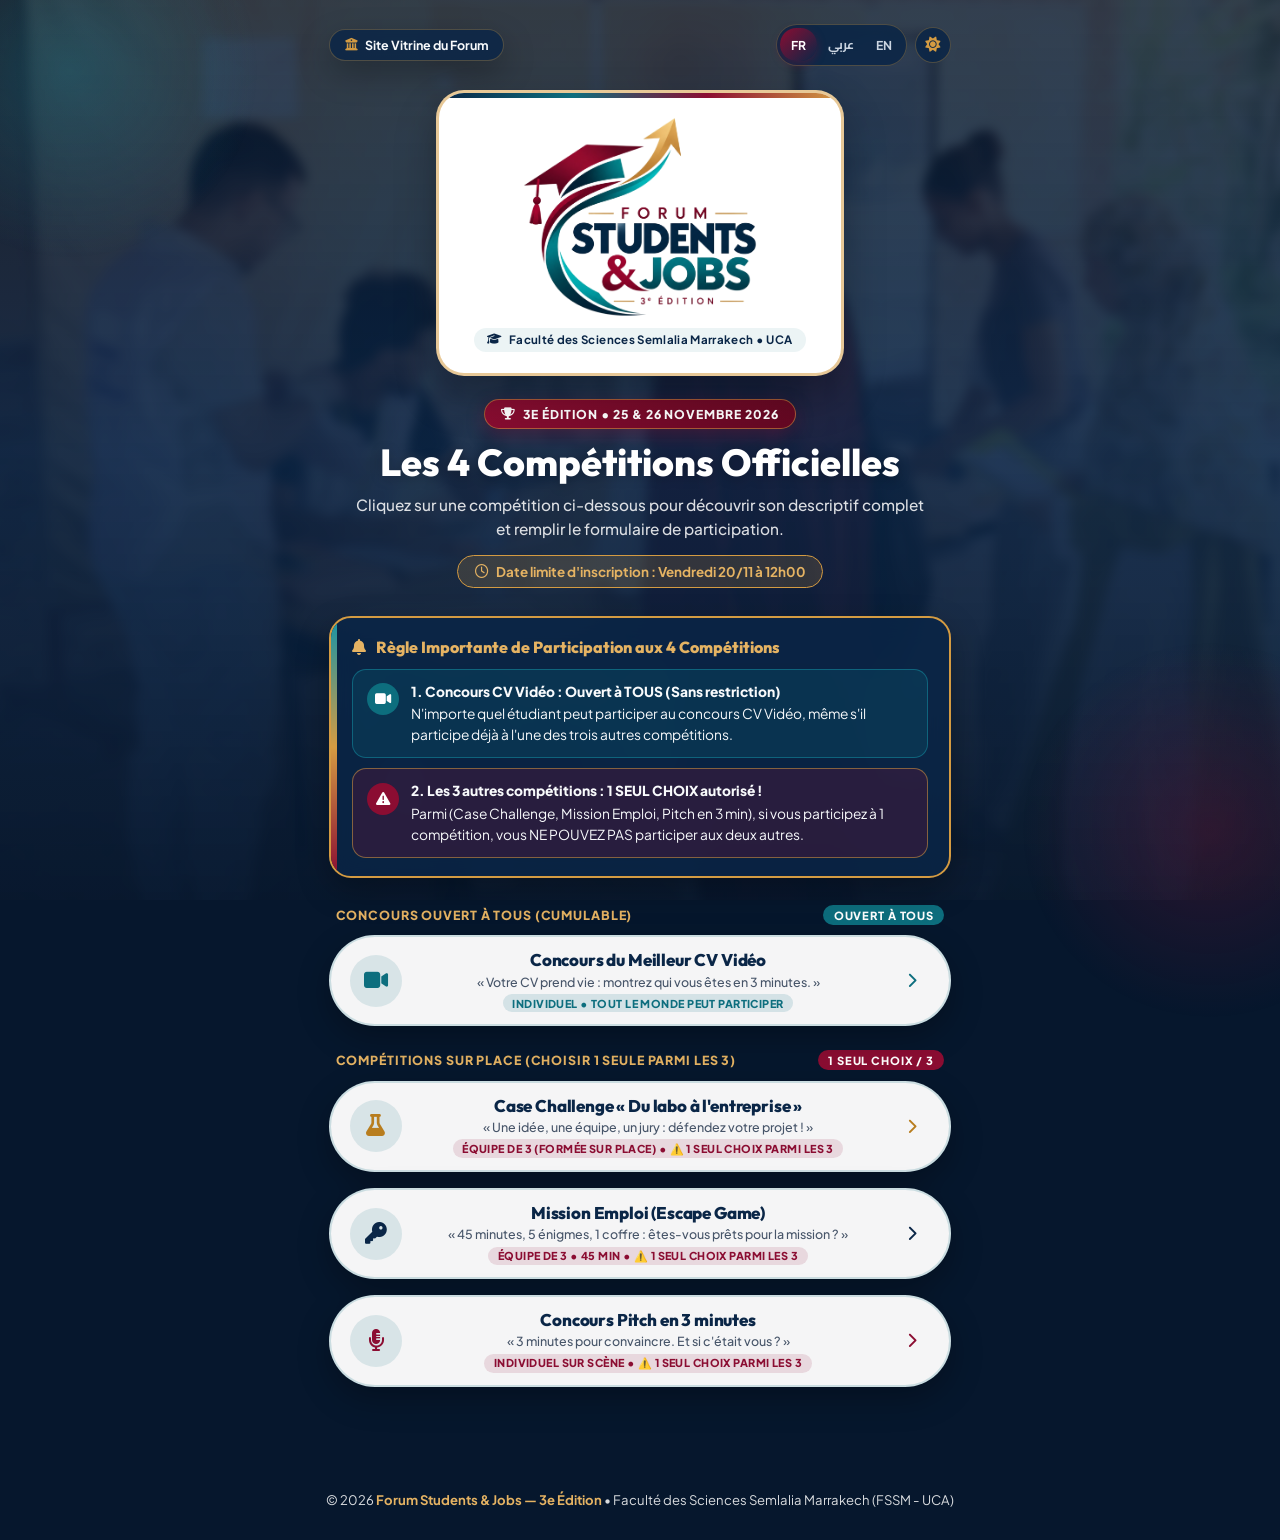
==== competitions-taplink/index.html @ 5860f21f "feat: add Taplink competitions portal for the 4 competitions (CV Video open to all, 1-of-3 rule noti" ====
<!doctype html>
<html lang="fr">
  <head>
    <meta charset="utf-8" />
    <meta name="viewport" content="width=device-width, initial-scale=1" />
    <title>Forum Students & Jobs — 3e Édition | Les 4 Compétitions Officielles FSSM</title>
    <meta
      name="description"
      content="Portail officiel des 4 compétitions du Forum Students & Jobs (3e Édition) à la Faculté des Sciences Semlalia Marrakech (FSSM - UCA) : CV Vidéo, Case Challenge, Mission Emploi et Pitch en 3 min."
    />

    <!-- Google Fonts (Outfit, Plus Jakarta Sans & Cairo for Arabic) -->
    <link rel="preconnect" href="https://fonts.googleapis.com" />
    <link rel="preconnect" href="https://fonts.gstatic.com" crossorigin />
    <link
      href="https://fonts.googleapis.com/css2?family=Cairo:wght@500;600;700;800&family=Outfit:wght@500;700;800&family=Plus+Jakarta+Sans:wght@400;500;600;700;800&display=swap"
      rel="stylesheet"
    />

    <!-- FontAwesome Icons -->
    <link
      rel="stylesheet"
      href="https://cdnjs.cloudflare.com/ajax/libs/font-awesome/6.4.0/css/all.min.css"
    />

    <link rel="stylesheet" href="style.css" />
  </head>
  <body>
    <!-- Background Image & Overlay (Exact Taplink Structure from Chess Club FSSM) -->
    <div class="bg-slideshow-container">
      <div class="bg-slide" style="background-image: url('background.jpg');"></div>
    </div>
    <div class="bg-overlay"></div>
    <div class="bg-glow-teal"></div>
    <div class="bg-glow-crimson"></div>

    <main class="shell">
      <!-- Topbar: Link to Main Forum Showcase + Language Switcher (FR/AR/EN) + Light/Dark Toggle -->
      <div class="topbar">
        <a href="../index.html" class="topbar-brand-mini">
          <i class="fa-solid fa-building-columns"></i>
          <span
            data-fr="Site Vitrine du Forum"
            data-ar="الموقع الرسمي للمنتدى"
            data-en="Forum Showcase Site"
            >Site Vitrine du Forum</span
          >
        </a>

        <div class="topbar-controls">
          <div class="lang-switcher" aria-label="Language switcher">
            <button type="button" class="lang-btn active" data-lang="fr">FR</button>
            <button type="button" class="lang-btn" data-lang="ar">عربي</button>
            <button type="button" class="lang-btn" data-lang="en">EN</button>
          </div>
          <button
            type="button"
            id="themeToggle"
            class="theme-btn"
            aria-label="Basculer le mode clair/sombre"
            title="Mode Clair / Sombre"
          >
            <i class="fa-solid fa-sun"></i>
          </button>
        </div>
      </div>

      <!-- Taplink Header with Official Forum Students & Jobs Logo -->
      <header class="header">
        <div class="logo-card">
          <img
            src="logo.png"
            alt="Logo Forum Students & Jobs 3e Édition FSSM"
            class="logo"
          />
          <div class="logo-fssm-strip">
            <i class="fa-solid fa-graduation-cap"></i>
            <span
              data-fr="Faculté des Sciences Semlalia Marrakech • UCA"
              data-ar="كلية العلوم السملالية مراكش • جامعة القاضي عياض"
              data-en="Faculty of Sciences Semlalia Marrakech • UCA"
              >Faculté des Sciences Semlalia Marrakech • UCA</span
            >
          </div>
        </div>

        <div class="title-box">
          <span class="edition-pill">
            <i class="fa-solid fa-trophy"></i>
            <span
              data-fr="3e Édition • 25 & 26 Novembre 2026"
              data-ar="النسخة الثالثة • 25 و 26 نونبر 2026"
              data-en="3rd Edition • November 25 & 26, 2026"
              >3e Édition • 25 & 26 Novembre 2026</span
            >
          </span>
          <h1
            class="site-title"
            data-fr="Les 4 Compétitions Officielles"
            data-ar="المسابقات الرسمية الأربع للمنتدى"
            data-en="The 4 Official Competitions"
          >
            Les 4 Compétitions Officielles
          </h1>
          <p
            class="site-subtitle"
            data-fr="Cliquez sur une compétition ci-dessous pour découvrir son descriptif complet et remplir le formulaire de participation."
            data-ar="اضغط على إحدى المسابقات الأربع أسفله لاكتشاف تفاصيلها الكاملة وملء استمارة المشاركة."
            data-en="Click on any competition below to discover its full description and fill out the registration form."
          >
            Cliquez sur une compétition ci-dessous pour découvrir son descriptif complet et remplir le formulaire de participation.
          </p>
          <div class="deadline-banner">
            <i class="fa-regular fa-clock"></i>
            <span
              data-fr="Date limite d'inscription : Vendredi 20/11 à 12h00"
              data-ar="آخر أجل للتسجيل والمشاركة: الجمعة 20/11 على الساعة 12:00 زوالاً"
              data-en="Registration Deadline: Friday 20/11 at 12:00 PM"
              >Date limite d'inscription : Vendredi 20/11 à 12h00</span
            >
          </div>
        </div>
      </header>

      <!-- CRUCIAL NOTIFICATION: PARTICIPATION RULES -->
      <section class="rules-notice-card" aria-label="Règles de participation">
        <div class="rules-notice-header">
          <i class="fa-solid fa-bell"></i>
          <span
            data-fr="Règle Importante de Participation aux 4 Compétitions"
            data-ar="تنبيه هام بخصوص شروط المشاركة في المسابقات الأربع"
            data-en="Important Participation Rule for the 4 Competitions"
            >Règle Importante de Participation aux 4 Compétitions</span
          >
        </div>

        <div class="rules-grid">
          <!-- Rule 1: CV Vidéo open to everyone -->
          <div class="rule-box rule-open">
            <div class="rule-box-icon">
              <i class="fa-solid fa-video"></i>
            </div>
            <div>
              <strong
                data-fr="1. Concours CV Vidéo : Ouvert à TOUS (Sans restriction)"
                data-ar="1. مسابقة السيرة الذاتية بالفيديو (CV Vidéo): مفتوحة للجميع"
                data-en="1. Video CV Contest: Open to ALL Students (Unrestricted)"
                >1. Concours CV Vidéo : Ouvert à TOUS (Sans restriction)</strong
              >
              <span
                data-fr="N'importe quel étudiant peut participer au concours CV Vidéo, même s'il participe déjà à l'une des trois autres compétitions."
                data-ar="يمكن لأي طالب(ة) المشاركة في مسابقة CV Vidéo بحرية تامة، حتى لو كان مسجلاً في إحدى المسابقات الثلاث الأخرى."
                data-en="Any student can participate in the Video CV contest, even if they also register for one of the other three competitions."
                >N'importe quel étudiant peut participer au concours CV Vidéo, même s'il participe déjà à l'une des trois autres compétitions.</span
              >
            </div>
          </div>

          <!-- Rule 2: 1 choice among the other 3 -->
          <div class="rule-box rule-exclusive">
            <div class="rule-box-icon">
              <i class="fa-solid fa-triangle-exclamation"></i>
            </div>
            <div>
              <strong
                data-fr="2. Les 3 autres compétitions : 1 SEUL CHOIX autorisé !"
                data-ar="2. المسابقات الثلاث الأخرى: يحق لك اختيار مسابقة واحدة فقط!"
                data-en="2. The Other 3 Competitions: ONLY 1 CHOICE Allowed!"
                >2. Les 3 autres compétitions : 1 SEUL CHOIX autorisé !</strong
              >
              <span
                data-fr="Parmi (Case Challenge, Mission Emploi, Pitch en 3 min), si vous participez à 1 compétition, vous NE POUVEZ PAS participer aux deux autres."
                data-ar="من بين (Case Challenge و Mission Emploi و Pitch en 3 min)، إذا شاركت في مسابقة واحدة (1)، فلا يمكنك المشاركة في المسابقتين الأخريين."
                data-en="Among (Case Challenge, Job Mission, 3-Min Pitch), if you participate in 1 competition, you CANNOT participate in the other two."
                >Parmi (Case Challenge, Mission Emploi, Pitch en 3 min), si vous participez à 1 compétition, vous NE POUVEZ PAS participer aux deux autres.</span
              >
            </div>
          </div>
        </div>

        <!-- Dynamic Banner if student already registered for 1 of the 3 -->
        <div id="activeChoiceAlert" class="active-choice-alert">
          <span id="activeChoiceText"></span>
          <button
            type="button"
            id="resetChoiceBtn"
            class="reset-choice-btn"
            data-fr="Modifier mon choix"
            data-ar="تغيير اختياري"
            data-en="Change my choice"
          >
            Modifier mon choix
          </button>
        </div>
      </section>

      <!-- GROUP 1: OPEN TO ALL (CV VIDÉO) -->
      <div class="section-group-label">
        <span
          data-fr="Concours Ouvert à Tous (Cumulable)"
          data-ar="مسابقة مفتوحة لجميع الطلبة (قابلة للجمع)"
          data-en="Open to All Students (Cumulable)"
          >Concours Ouvert à Tous (Cumulable)</span
        >
        <span
          class="section-group-badge badge-open"
          data-fr="Ouvert à tous"
          data-ar="متاح للجميع"
          data-en="Open to all"
          >Ouvert à tous</span
        >
      </div>

      <section class="links-list" aria-label="Concours CV Vidéo">
        <!-- 1. CV VIDÉO -->
        <a href="cv-video.html" class="link-pill pill-teal">
          <div class="pill-icon">
            <i class="fa-solid fa-video"></i>
          </div>
          <div class="pill-content">
            <span
              class="pill-title"
              data-fr="Concours du Meilleur CV Vidéo"
              data-ar="مسابقة أفضل سيرة ذاتية بالفيديو (CV Vidéo)"
              data-en="Best Video CV Competition"
              >Concours du Meilleur CV Vidéo</span
            >
            <span
              class="pill-subtitle"
              data-fr="« Votre CV prend vie : montrez qui vous êtes en 3 minutes. »"
              data-ar="« سيرتك الذاتية تنبض بالحياة: أظهر من أنت في 3 دقائق »"
              data-en="“Your CV comes to life: show who you are in 3 minutes.”"
              >« Votre CV prend vie : montrez qui vous êtes en 3 minutes. »</span
            >
            <span
              class="pill-tag tag-open"
              data-fr="Individuel • Tout le monde peut participer"
              data-ar="فردي • متاح لمشاركة الجميع دون استثناء"
              data-en="Individual • Anyone can participate"
              >Individuel • Tout le monde peut participer</span
            >
          </div>
          <div class="pill-arrow">
            <i class="fa-solid fa-chevron-right"></i>
          </div>
        </a>
      </section>

      <!-- GROUP 2: THE 3 EXCLUSIVE COMPETITIONS (1 CHOICE MAX) -->
      <div class="section-group-label">
        <span
          data-fr="Compétitions sur Place (Choisir 1 seule parmi les 3)"
          data-ar="مسابقات حضورية (اختر مسابقة واحدة فقط من بين 3)"
          data-en="On-Site Competitions (Choose ONLY 1 of the 3)"
          >Compétitions sur Place (Choisir 1 seule parmi les 3)</span
        >
        <span
          class="section-group-badge badge-exclusive"
          data-fr="1 Seul Choix / 3"
          data-ar="خيار واحد فقط من 3"
          data-en="1 Choice Only / 3"
          >1 Seul Choix / 3</span
        >
      </div>

      <section class="links-list" aria-label="Les 3 compétitions à choix unique">
        <!-- 2. CASE CHALLENGE -->
        <a href="case-challenge.html" class="link-pill pill-gold">
          <div class="pill-icon">
            <i class="fa-solid fa-flask"></i>
          </div>
          <div class="pill-content">
            <span
              class="pill-title"
              data-fr="Case Challenge « Du labo à l'entreprise »"
              data-ar="تحدي الحالات « من المختبر إلى المقاولة »"
              data-en="Case Challenge “From Lab to Business”"
              >Case Challenge « Du labo à l'entreprise »</span
            >
            <span
              class="pill-subtitle"
              data-fr="« Une idée, une équipe, un jury : défendez votre projet ! »"
              data-ar="« فكرة، فريق، لجنة تحكيم: دافع عن مشروعك! »"
              data-en="“One idea, one team, one jury: defend your project!”"
              >« Une idée, une équipe, un jury : défendez votre projet ! »</span
            >
            <span
              class="pill-tag tag-choice"
              data-fr="Équipe de 3 (formée sur place) • ⚠️ 1 seul choix parmi les 3"
              data-ar="فريق من 3 (يُشكّل بعين المكان) • ⚠️ خيار واحد من 3"
              data-en="Team of 3 (formed on site) • ⚠️ 1 choice among the 3"
              >Équipe de 3 (formée sur place) • ⚠️ 1 seul choix parmi les 3</span
            >
          </div>
          <div class="pill-arrow">
            <i class="fa-solid fa-chevron-right"></i>
          </div>
        </a>

        <!-- 3. MISSION EMPLOI (ESCAPE GAME) -->
        <a href="mission-emploi.html" class="link-pill pill-navy">
          <div class="pill-icon">
            <i class="fa-solid fa-key"></i>
          </div>
          <div class="pill-content">
            <span
              class="pill-title"
              data-fr="Mission Emploi (Escape Game)"
              data-ar="مهمة التوظيف (Mission Emploi - Escape Game)"
              data-en="Job Mission (Recruitment Escape Game)"
              >Mission Emploi (Escape Game)</span
            >
            <span
              class="pill-subtitle"
              data-fr="« 45 minutes, 5 énigmes, 1 coffre : êtes-vous prêts pour la mission ? »"
              data-ar="« 45 دقيقة، 5 ألغاز، خزنة واحدة: هل أنتم مستعدون للمهمة؟ »"
              data-en="“45 minutes, 5 puzzles, 1 vault: are you ready for the mission?”"
              >« 45 minutes, 5 énigmes, 1 coffre : êtes-vous prêts pour la mission ? »</span
            >
            <span
              class="pill-tag tag-choice"
              data-fr="Équipe de 3 • 45 min • ⚠️ 1 seul choix parmi les 3"
              data-ar="فريق من 3 • 45 دقيقة • ⚠️ خيار واحد من 3"
              data-en="Team of 3 • 45 min • ⚠️ 1 choice among the 3"
              >Équipe de 3 • 45 min • ⚠️ 1 seul choix parmi les 3</span
            >
          </div>
          <div class="pill-arrow">
            <i class="fa-solid fa-chevron-right"></i>
          </div>
        </a>

        <!-- 4. PITCH EN 3 MIN -->
        <a href="pitch-3min.html" class="link-pill pill-crimson">
          <div class="pill-icon">
            <i class="fa-solid fa-microphone-lines"></i>
          </div>
          <div class="pill-content">
            <span
              class="pill-title"
              data-fr="Concours Pitch en 3 minutes"
              data-ar="مسابقة العرض التقديمي في 3 دقائق (Pitch)"
              data-en="3-Minute Pitch Competition"
              >Concours Pitch en 3 minutes</span
            >
            <span
              class="pill-subtitle"
              data-fr="« 3 minutes pour convaincre. Et si c'était vous ? »"
              data-ar="« 3 دقائق للإقناع. ماذا لو كنت أنت الفائز؟ »"
              data-en="“3 minutes to convince. What if it were you?”"
              >« 3 minutes pour convaincre. Et si c'était vous ? »</span
            >
            <span
              class="pill-tag tag-choice"
              data-fr="Individuel sur scène • ⚠️ 1 seul choix parmi les 3"
              data-ar="فردي على المنصة • ⚠️ خيار واحد من 3"
              data-en="Individual on stage • ⚠️ 1 choice among the 3"
              >Individuel sur scène • ⚠️ 1 seul choix parmi les 3</span
            >
          </div>
          <div class="pill-arrow">
            <i class="fa-solid fa-chevron-right"></i>
          </div>
        </a>
      </section>
    </main>

    <footer class="footer">
      <p
        data-fr="© 2026 <strong>Forum Students & Jobs — 3e Édition</strong> • Faculté des Sciences Semlalia Marrakech (FSSM - UCA)"
        data-ar="© 2026 <strong>منتدى الطالب والمقاولة — النسخة الثالثة</strong> • كلية العلوم السملالية مراكش (FSSM - UCA)"
        data-en="© 2026 <strong>Forum Students & Jobs — 3rd Edition</strong> • Faculty of Sciences Semlalia Marrakech (FSSM - UCA)"
      >
        © 2026 <strong>Forum Students & Jobs — 3e Édition</strong> • Faculté des Sciences Semlalia Marrakech (FSSM - UCA)
      </p>
    </footer>

    <script src="app.js"></script>
  </body>
</html>
---- competitions-taplink/style.css ----
/* ==========================================================================
   FORUM STUDENTS & JOBS — 3e ÉDITION (FSSM - UCA)
   PORTAIL OFFICIEL DES 4 COMPÉTITIONS — FORMAT TAPLINK / LINKTREE
   Charte Graphique Officielle du Logo :
   - Navy (Bleu Foncé) : #0A2647
   - Teal / Bleu Clair : #0D6E7E / #1594A8
   - Crimson / Bordeaux : #8B0D32
   - Gold / Doré       : #D49B42
   ========================================================================== */

:root {
  /* Logo Color Palette */
  --navy: #0a2647;
  --navy-deep: #06172d;
  --teal: #0d6e7e;
  --teal-light: #1594a8;
  --crimson: #8b0d32;
  --crimson-light: #b01642;
  --gold: #d49b42;
  --gold-light: #e5b363;

  /* Dark Mode (Default Taplink Style like Chess Club FSSM) */
  --bg-overlay-top: rgba(6, 23, 45, 0.72);
  --bg-overlay-mid: rgba(10, 38, 71, 0.85);
  --bg-overlay-bot: rgba(6, 23, 45, 0.96);

  --card-bg: rgba(255, 255, 255, 0.96);
  --card-bg-glass: rgba(12, 36, 66, 0.82);
  --card-border: rgba(212, 155, 66, 0.32);

  --pill-bg: rgba(255, 255, 255, 0.96);
  --pill-text: #0a2647;
  --pill-sub: #475569;
  --pill-icon-bg: rgba(13, 110, 126, 0.12);

  --text-main: #ffffff;
  --text-muted: rgba(255, 255, 255, 0.85);
  --surface-panel: rgba(10, 38, 71, 0.84);
  --surface-text: #f8fafc;
  --surface-sub: #cbd5e1;
  --input-bg: rgba(6, 23, 45, 0.75);
  --input-border: rgba(21, 148, 168, 0.4);
  --input-text: #ffffff;

  --shadow-soft: 0 12px 32px rgba(0, 0, 0, 0.28);
  --shadow-hover: 0 16px 38px rgba(0, 0, 0, 0.42);
}

[data-theme="light"] {
  --bg-overlay-top: rgba(244, 248, 251, 0.86);
  --bg-overlay-mid: rgba(235, 244, 248, 0.92);
  --bg-overlay-bot: rgba(226, 238, 245, 0.97);

  --card-bg: #ffffff;
  --card-bg-glass: rgba(255, 255, 255, 0.94);
  --card-border: rgba(13, 110, 126, 0.25);

  --pill-bg: #ffffff;
  --pill-text: #0a2647;
  --pill-sub: #475569;
  --pill-icon-bg: rgba(13, 110, 126, 0.1);

  --text-main: #0a2647;
  --text-muted: #334155;
  --surface-panel: rgba(255, 255, 255, 0.95);
  --surface-text: #0a2647;
  --surface-sub: #334155;
  --input-bg: #f8fafc;
  --input-border: rgba(10, 38, 71, 0.22);
  --input-text: #0a2647;

  --shadow-soft: 0 10px 28px rgba(10, 38, 71, 0.12);
  --shadow-hover: 0 16px 36px rgba(10, 38, 71, 0.2);
}

* {
  box-sizing: border-box;
  margin: 0;
  padding: 0;
}

html {
  scroll-behavior: smooth;
}

body {
  min-height: 100vh;
  font-family: 'Plus Jakarta Sans', 'Cairo', sans-serif;
  color: var(--text-main);
  display: flex;
  flex-direction: column;
  justify-content: space-between;
  overflow-x: hidden;
  position: relative;
  background-color: var(--navy-deep);
  transition: color 0.3s ease, background-color 0.3s ease;
}

html[dir="rtl"] body {
  font-family: 'Cairo', 'Plus Jakarta Sans', sans-serif;
}

/* ==========================================================================
   BACKGROUND SLIDESHOW & OVERLAY (Exact Chess Club FSSM Taplink Setup)
   ========================================================================== */
.bg-slideshow-container {
  position: fixed;
  inset: 0;
  z-index: -2;
  overflow: hidden;
  background-color: var(--navy-deep);
}

.bg-slide {
  position: absolute;
  inset: -20px;
  background-size: cover;
  background-position: center;
  background-repeat: no-repeat;
  filter: blur(5px);
  transform: scale(1.06);
  opacity: 0.65;
}

.bg-overlay {
  position: fixed;
  inset: 0;
  z-index: -1;
  background: linear-gradient(
    180deg,
    var(--bg-overlay-top) 0%,
    var(--bg-overlay-mid) 50%,
    var(--bg-overlay-bot) 100%
  );
  transition: background 0.35s ease;
}

/* Decorative Subtle Glows in Logo Colors */
.bg-glow-teal {
  position: fixed;
  top: -120px;
  left: -120px;
  width: 380px;
  height: 380px;
  border-radius: 50%;
  background: radial-gradient(circle, rgba(21, 148, 168, 0.28), transparent 70%);
  z-index: -1;
  pointer-events: none;
}

.bg-glow-crimson {
  position: fixed;
  bottom: -120px;
  right: -120px;
  width: 380px;
  height: 380px;
  border-radius: 50%;
  background: radial-gradient(circle, rgba(139, 13, 50, 0.26), transparent 70%);
  z-index: -1;
  pointer-events: none;
}

/* ==========================================================================
   SHELL CONTAINER (Taplink Centered Column)
   ========================================================================== */
.shell {
  width: 100%;
  max-width: 660px;
  margin: 0 auto;
  padding: 1.5rem 1.2rem 3.5rem;
  z-index: 1;
}

/* ==========================================================================
   TOP BAR (Language FR/AR/EN + Theme Toggle + Back Button)
   ========================================================================== */
.topbar {
  display: flex;
  align-items: center;
  justify-content: space-between;
  gap: 0.75rem;
  margin-bottom: 1.5rem;
  flex-wrap: wrap;
}

.topbar-brand-mini {
  display: inline-flex;
  align-items: center;
  gap: 0.5rem;
  padding: 0.42rem 0.9rem;
  border-radius: 999px;
  background: var(--surface-panel);
  border: 1px solid var(--card-border);
  color: var(--surface-text);
  font-size: 0.78rem;
  font-weight: 700;
  text-decoration: none;
  backdrop-filter: blur(12px);
  box-shadow: var(--shadow-soft);
  transition: all 0.25s ease;
}

.topbar-brand-mini:hover {
  border-color: var(--gold);
  transform: translateY(-2px);
}

.topbar-brand-mini i {
  color: var(--gold);
}

.topbar-controls {
  display: flex;
  align-items: center;
  gap: 0.5rem;
  margin-inline-start: auto;
}

.lang-switcher {
  display: inline-flex;
  background: var(--surface-panel);
  border: 1px solid var(--card-border);
  border-radius: 999px;
  padding: 0.2rem;
  backdrop-filter: blur(12px);
}

.lang-btn {
  border: none;
  background: transparent;
  color: var(--surface-sub);
  font-family: inherit;
  font-size: 0.76rem;
  font-weight: 700;
  padding: 0.32rem 0.68rem;
  border-radius: 999px;
  cursor: pointer;
  transition: all 0.2s ease;
}

.lang-btn.active {
  background: linear-gradient(135deg, var(--crimson), var(--navy));
  color: #ffffff;
  box-shadow: 0 3px 10px rgba(139, 13, 50, 0.35);
}

.theme-btn {
  width: 36px;
  height: 36px;
  border-radius: 50%;
  border: 1px solid var(--card-border);
  background: var(--surface-panel);
  color: var(--gold);
  display: inline-flex;
  align-items: center;
  justify-content: center;
  cursor: pointer;
  font-size: 0.95rem;
  backdrop-filter: blur(12px);
  transition: all 0.25s ease;
}

.theme-btn:hover {
  transform: rotate(15deg) scale(1.06);
  border-color: var(--gold);
}

/* ==========================================================================
   HEADER & LOGO CARD (Chess Club FSSM Style + Logo Colors)
   ========================================================================== */
.header {
  display: flex;
  flex-direction: column;
  align-items: center;
  text-align: center;
  margin-bottom: 1.75rem;
  animation: fadeInDown 0.8s cubic-bezier(0.2, 0.8, 0.2, 1);
}

.logo-card {
  background: #ffffff;
  padding: 1.35rem 2.2rem;
  border-radius: 28px;
  box-shadow: 0 20px 42px rgba(0, 0, 0, 0.26);
  margin-bottom: 1.4rem;
  border: 3px solid rgba(212, 155, 66, 0.55);
  transition: transform 0.3s ease, box-shadow 0.3s ease;
  position: relative;
  overflow: hidden;
  display: flex;
  flex-direction: column;
  align-items: center;
  gap: 0.5rem;
}

.logo-card::before {
  content: "";
  position: absolute;
  top: 0;
  left: 0;
  right: 0;
  height: 5px;
  background: linear-gradient(90deg, var(--navy), var(--teal), var(--crimson), var(--gold));
}

.logo-card:hover {
  transform: translateY(-4px);
  box-shadow: 0 25px 50px rgba(13, 110, 126, 0.35);
}

.logo {
  width: 240px;
  max-width: 72vw;
  height: auto;
  display: block;
  object-fit: contain;
}

.logo-fssm-strip {
  display: inline-flex;
  align-items: center;
  gap: 0.45rem;
  font-size: 0.72rem;
  font-weight: 700;
  color: var(--navy);
  background: rgba(13, 110, 126, 0.08);
  padding: 0.28rem 0.85rem;
  border-radius: 999px;
  letter-spacing: 0.03em;
}

.title-box {
  max-width: 580px;
}

.edition-pill {
  display: inline-flex;
  align-items: center;
  gap: 0.45rem;
  background: linear-gradient(135deg, var(--crimson), #640822);
  color: #ffffff;
  font-size: 0.76rem;
  font-weight: 800;
  text-transform: uppercase;
  letter-spacing: 0.08em;
  padding: 0.38rem 1rem;
  border-radius: 999px;
  margin-bottom: 0.75rem;
  border: 1px solid rgba(212, 155, 66, 0.55);
  box-shadow: 0 6px 18px rgba(139, 13, 50, 0.35);
}

.site-title {
  font-family: 'Outfit', 'Cairo', sans-serif;
  font-size: clamp(1.75rem, 5vw, 2.35rem);
  font-weight: 800;
  line-height: 1.15;
  margin-bottom: 0.55rem;
  color: var(--text-main);
  text-shadow: 0 2px 12px rgba(0, 0, 0, 0.25);
}

[data-theme="light"] .site-title {
  text-shadow: none;
}

.site-subtitle {
  font-size: 0.96rem;
  font-weight: 500;
  color: var(--text-muted);
  line-height: 1.55;
}

.deadline-banner {
  margin-top: 0.9rem;
  display: inline-flex;
  align-items: center;
  gap: 0.5rem;
  padding: 0.45rem 1.05rem;
  border-radius: 999px;
  background: rgba(212, 155, 66, 0.18);
  border: 1px solid var(--gold);
  color: var(--gold-light);
  font-size: 0.84rem;
  font-weight: 700;
}

[data-theme="light"] .deadline-banner {
  background: rgba(212, 155, 66, 0.15);
  color: #8b5e12;
}

/* ==========================================================================
   PARTICIPATION RULE NOTIFICATION CARD (Crucial User Requirement)
   ========================================================================== */
.rules-notice-card {
  background: var(--surface-panel);
  border: 2px solid var(--gold);
  border-radius: 22px;
  padding: 1.15rem 1.3rem;
  margin-bottom: 1.65rem;
  box-shadow: var(--shadow-soft);
  backdrop-filter: blur(14px);
  animation: fadeInUp 0.7s cubic-bezier(0.2, 0.8, 0.2, 1) backwards;
  animation-delay: 0.1s;
  position: relative;
  overflow: hidden;
}

.rules-notice-card::before {
  content: "";
  position: absolute;
  top: 0;
  bottom: 0;
   inset-inline-start: 0;
  width: 6px;
  background: linear-gradient(180deg, var(--teal-light), var(--gold), var(--crimson));
}

.rules-notice-header {
  display: flex;
  align-items: center;
  gap: 0.6rem;
  font-family: 'Outfit', 'Cairo', sans-serif;
  font-size: 1rem;
  font-weight: 800;
  color: var(--gold-light);
  margin-bottom: 0.75rem;
}

[data-theme="light"] .rules-notice-header {
  color: var(--crimson);
}

.rules-grid {
  display: grid;
  grid-template-columns: 1fr;
  gap: 0.65rem;
}

.rule-box {
  display: flex;
  align-items: flex-start;
  gap: 0.75rem;
  padding: 0.75rem 0.9rem;
  border-radius: 14px;
  font-size: 0.86rem;
  line-height: 1.48;
}

.rule-box.rule-open {
  background: rgba(13, 110, 126, 0.22);
  border: 1px solid rgba(21, 148, 168, 0.5);
  color: var(--surface-text);
}

[data-theme="light"] .rule-box.rule-open {
  background: rgba(13, 110, 126, 0.09);
}

.rule-box.rule-exclusive {
  background: rgba(139, 13, 50, 0.24);
  border: 1px solid rgba(212, 155, 66, 0.55);
  color: var(--surface-text);
}

[data-theme="light"] .rule-box.rule-exclusive {
  background: rgba(139, 13, 50, 0.08);
}

.rule-box-icon {
  width: 32px;
  height: 32px;
  border-radius: 50%;
  display: flex;
  align-items: center;
  justify-content: center;
  flex-shrink: 0;
  font-size: 0.9rem;
  margin-top: 0.1rem;
}

.rule-open .rule-box-icon {
  background: var(--teal);
  color: #ffffff;
}

.rule-exclusive .rule-box-icon {
  background: var(--crimson);
  color: #ffffff;
}

.rule-box strong {
  display: block;
  font-weight: 800;
  margin-bottom: 0.15rem;
}

/* Active Registration Status Indicator (if student already chose 1 of the 3) */
.active-choice-alert {
  margin-top: 0.75rem;
  padding: 0.65rem 0.9rem;
  border-radius: 12px;
  background: rgba(212, 155, 66, 0.2);
  border: 1px dashed var(--gold);
  font-size: 0.82rem;
  color: var(--surface-text);
  display: none;
  align-items: center;
  justify-content: space-between;
  gap: 0.6rem;
  flex-wrap: wrap;
}

.active-choice-alert.visible {
  display: flex;
}

.reset-choice-btn {
  border: 1px solid var(--crimson);
  background: var(--crimson);
  color: #ffffff;
  font-size: 0.74rem;
  font-weight: 700;
  padding: 0.28rem 0.65rem;
  border-radius: 999px;
  cursor: pointer;
}

/* ==========================================================================
   TAPLINK PILL BUTTONS (.links-list & .link-pill from Chess Club FSSM)
   ========================================================================== */
.section-group-label {
  display: flex;
  align-items: center;
  justify-content: space-between;
  gap: 0.5rem;
  font-size: 0.78rem;
  font-weight: 800;
  text-transform: uppercase;
  letter-spacing: 0.07em;
  color: var(--gold-light);
  margin: 0.3rem 0.4rem 0.65rem;
}

[data-theme="light"] .section-group-label {
  color: var(--navy);
}

.section-group-badge {
  padding: 0.2rem 0.65rem;
  border-radius: 999px;
  font-size: 0.7rem;
  font-weight: 800;
}

.badge-open {
  background: var(--teal);
  color: #ffffff;
}

.badge-exclusive {
  background: var(--crimson);
  color: #ffffff;
}

.links-list {
  display: flex;
  flex-direction: column;
  gap: 1rem;
  margin-bottom: 1.5rem;
}

.link-pill {
  display: flex;
  align-items: center;
  background: var(--pill-bg);
  color: var(--pill-text);
  text-decoration: none;
  padding: 0.75rem 1.15rem;
  border-radius: 50px;
  box-shadow: var(--shadow-soft);
  transition: all 0.3s cubic-bezier(0.25, 0.8, 0.25, 1);
  position: relative;
  overflow: hidden;
  border: 2px solid rgba(13, 110, 126, 0.18);
  animation: fadeInUp 0.6s cubic-bezier(0.2, 0.8, 0.2, 1) backwards;
}

.link-pill:nth-child(1) { animation-delay: 0.12s; }
.link-pill:nth-child(2) { animation-delay: 0.2s; }
.link-pill:nth-child(3) { animation-delay: 0.28s; }
.link-pill:nth-child(4) { animation-delay: 0.36s; }

/* Hover states matching logo palette */
.link-pill.pill-teal { --hover-color: #0d6e7e; --icon-color: #0d6e7e; }
.link-pill.pill-gold { --hover-color: #b87d1e; --icon-color: #b87d1e; }
.link-pill.pill-navy { --hover-color: #0a2647; --icon-color: #0a2647; }
.link-pill.pill-crimson { --hover-color: #8b0d32; --icon-color: #8b0d32; }

.link-pill:hover {
  transform: translateY(-4px) scale(1.015);
  box-shadow: var(--shadow-hover);
  background: var(--hover-color);
  color: #ffffff;
  border-color: rgba(255, 255, 255, 0.45);
}

.pill-icon {
  width: 52px;
  height: 52px;
  border-radius: 50%;
  background: var(--pill-icon-bg);
  color: var(--icon-color);
  display: flex;
  align-items: center;
  justify-content: center;
  font-size: 1.35rem;
  flex-shrink: 0;
  transition: all 0.3s ease;
}

.link-pill:hover .pill-icon {
  background: rgba(255, 255, 255, 0.2);
  color: #ffffff;
  transform: scale(1.08) rotate(-5deg);
}

.pill-content {
  flex-grow: 1;
  text-align: center;
  padding: 0 0.75rem;
}

.pill-title {
  display: block;
  font-family: 'Outfit', 'Cairo', sans-serif;
  font-weight: 800;
  font-size: 1.06rem;
  letter-spacing: -0.01em;
  line-height: 1.25;
}

.pill-subtitle {
  display: block;
  font-size: 0.78rem;
  color: var(--pill-sub);
  font-weight: 500;
  margin-top: 0.18rem;
  transition: color 0.3s ease;
}

.link-pill:hover .pill-subtitle {
  color: rgba(255, 255, 255, 0.9);
}

.pill-tag {
  display: inline-block;
  margin-top: 0.3rem;
  padding: 0.14rem 0.6rem;
  border-radius: 999px;
  font-size: 0.68rem;
  font-weight: 800;
  text-transform: uppercase;
  letter-spacing: 0.04em;
}

.pill-tag.tag-open {
  background: rgba(13, 110, 126, 0.14);
  color: var(--teal);
}

.pill-tag.tag-choice {
  background: rgba(139, 13, 50, 0.12);
  color: var(--crimson);
}

.link-pill:hover .pill-tag {
  background: rgba(255, 255, 255, 0.22);
  color: #ffffff;
}

.pill-arrow {
  width: 36px;
  height: 36px;
  border-radius: 50%;
  display: flex;
  align-items: center;
  justify-content: center;
  color: var(--icon-color);
  font-size: 0.95rem;
  flex-shrink: 0;
  transition: all 0.3s ease;
}

.link-pill:hover .pill-arrow {
  color: #ffffff;
  transform: translateX(4px);
}

html[dir="rtl"] .link-pill:hover .pill-arrow {
  transform: translateX(-4px);
}

/* ==========================================================================
   COMPETITION DETAIL PAGE CARDS (When clicking one of the 4 competitions)
   ========================================================================== */
.comp-detail-card {
  background: var(--surface-panel);
  border: 1px solid var(--card-border);
  border-radius: 26px;
  padding: 1.6rem 1.4rem;
  margin-bottom: 1.35rem;
  box-shadow: var(--shadow-soft);
  backdrop-filter: blur(14px);
  animation: fadeInUp 0.65s cubic-bezier(0.2, 0.8, 0.2, 1) backwards;
}

.comp-hero-badge-row {
  display: flex;
  flex-wrap: wrap;
  gap: 0.5rem;
  justify-content: center;
  margin-top: 0.85rem;
}

.comp-meta-chip {
  display: inline-flex;
  align-items: center;
  gap: 0.4rem;
  padding: 0.36rem 0.85rem;
  border-radius: 999px;
  background: rgba(13, 110, 126, 0.22);
  border: 1px solid rgba(21, 148, 168, 0.45);
  color: var(--surface-text);
  font-size: 0.78rem;
  font-weight: 700;
}

[data-theme="light"] .comp-meta-chip {
  background: rgba(13, 110, 126, 0.1);
}

.comp-quote-box {
  background: linear-gradient(135deg, rgba(13, 110, 126, 0.22), rgba(139, 13, 50, 0.22));
  border-inline-start: 4px solid var(--gold);
  padding: 0.95rem 1.15rem;
  border-radius: 14px;
  font-style: italic;
  font-weight: 700;
  font-size: 0.98rem;
  color: var(--surface-text);
  margin-bottom: 1.25rem;
}

.comp-section-title {
  display: flex;
  align-items: center;
  gap: 0.55rem;
  font-family: 'Outfit', 'Cairo', sans-serif;
  font-size: 1.12rem;
  font-weight: 800;
  color: var(--gold-light);
  margin: 1.2rem 0 0.65rem;
}

.comp-section-title:first-of-type {
  margin-top: 0;
}

[data-theme="light"] .comp-section-title {
  color: var(--navy);
}

.comp-section-title i {
  color: var(--teal-light);
}

.comp-text {
  font-size: 0.92rem;
  line-height: 1.65;
  color: var(--surface-sub);
  margin-bottom: 0.75rem;
}

.comp-list {
  list-style: none;
  display: flex;
  flex-direction: column;
  gap: 0.55rem;
  margin-bottom: 0.85rem;
}

.comp-list li {
  display: flex;
  align-items: flex-start;
  gap: 0.65rem;
  font-size: 0.9rem;
  line-height: 1.55;
  color: var(--surface-text);
  background: rgba(255, 255, 255, 0.04);
  padding: 0.6rem 0.85rem;
  border-radius: 12px;
  border: 1px solid rgba(255, 255, 255, 0.07);
}

[data-theme="light"] .comp-list li {
  background: rgba(10, 38, 71, 0.03);
  border-color: rgba(10, 38, 71, 0.08);
}

.comp-list li i {
  color: var(--gold);
  margin-top: 0.25rem;
  flex-shrink: 0;
}

/* ==========================================================================
   REGISTRATION FORM ON EACH COMPETITION PAGE
   ========================================================================== */
.form-card {
  background: var(--surface-panel);
  border: 2px solid var(--teal-light);
  border-radius: 26px;
  padding: 1.65rem 1.4rem;
  margin-bottom: 1.5rem;
  box-shadow: var(--shadow-soft);
  backdrop-filter: blur(14px);
}

.form-header {
  text-align: center;
  margin-bottom: 1.25rem;
}

.form-header h2 {
  font-family: 'Outfit', 'Cairo', sans-serif;
  font-size: 1.3rem;
  font-weight: 800;
  color: var(--surface-text);
  margin-bottom: 0.3rem;
}

.form-header p {
  font-size: 0.85rem;
  color: var(--surface-sub);
}

.form-group {
  margin-bottom: 1rem;
}

.form-label {
  display: block;
  font-size: 0.83rem;
  font-weight: 700;
  color: var(--surface-text);
  margin-bottom: 0.4rem;
}

.form-control {
  width: 100%;
  padding: 0.78rem 1rem;
  border-radius: 14px;
  border: 1px solid var(--input-border);
  background: var(--input-bg);
  color: var(--input-text);
  font-family: inherit;
  font-size: 0.9rem;
  transition: border-color 0.2s ease, box-shadow 0.2s ease;
}

.form-control:focus {
  outline: none;
  border-color: var(--gold);
  box-shadow: 0 0 0 3px rgba(212, 155, 66, 0.22);
}

.form-row {
  display: grid;
  grid-template-columns: 1fr 1fr;
  gap: 0.85rem;
}

.form-check-box {
  display: flex;
  align-items: flex-start;
  gap: 0.65rem;
  padding: 0.85rem 1rem;
  border-radius: 14px;
  background: rgba(139, 13, 50, 0.18);
  border: 1px solid rgba(212, 155, 66, 0.5);
  margin: 1.1rem 0;
  font-size: 0.83rem;
  line-height: 1.48;
  color: var(--surface-text);
}

[data-theme="light"] .form-check-box {
  background: rgba(139, 13, 50, 0.07);
}

.form-check-box input[type="checkbox"] {
  width: 18px;
  height: 18px;
  margin-top: 0.15rem;
  accent-color: var(--crimson);
  flex-shrink: 0;
  cursor: pointer;
}

.submit-pill-btn {
  width: 100%;
  padding: 0.95rem 1.4rem;
  border: none;
  border-radius: 50px;
  background: linear-gradient(135deg, var(--crimson), var(--navy), var(--teal));
  color: #ffffff;
  font-family: 'Outfit', 'Cairo', sans-serif;
  font-size: 1rem;
  font-weight: 800;
  cursor: pointer;
  display: inline-flex;
  align-items: center;
  justify-content: center;
  gap: 0.6rem;
  box-shadow: 0 12px 26px rgba(139, 13, 50, 0.38);
  transition: transform 0.25s ease, box-shadow 0.25s ease;
}

.submit-pill-btn:hover {
  transform: translateY(-3px);
  box-shadow: 0 16px 32px rgba(13, 110, 126, 0.45);
}

.form-feedback {
  display: none;
  margin-top: 1rem;
  padding: 0.95rem 1.1rem;
  border-radius: 14px;
  font-size: 0.88rem;
  font-weight: 700;
  line-height: 1.5;
}

.form-feedback.success {
  display: block;
  background: rgba(13, 110, 126, 0.28);
  border: 1px solid var(--teal-light);
  color: #ffffff;
}

[data-theme="light"] .form-feedback.success {
  background: rgba(13, 110, 126, 0.12);
  color: var(--navy);
}

.form-feedback.error {
  display: block;
  background: rgba(139, 13, 50, 0.35);
  border: 1px solid var(--gold);
  color: #ffffff;
}

[data-theme="light"] .form-feedback.error {
  background: rgba(139, 13, 50, 0.12);
  color: var(--crimson);
}

/* Quick Navigation Pills at Bottom of Competition Pages */
.other-comps-nav {
  margin-top: 1.5rem;
}

/* ==========================================================================
   FOOTER
   ========================================================================== */
.footer {
  text-align: center;
  padding: 1.5rem 1rem 2rem;
  color: var(--text-muted);
  font-size: 0.82rem;
  z-index: 1;
}

.footer strong {
  color: var(--gold-light);
}

[data-theme="light"] .footer strong {
  color: var(--crimson);
}

/* ==========================================================================
   ANIMATIONS & RESPONSIVE
   ========================================================================== */
@keyframes fadeInDown {
  from { opacity: 0; transform: translateY(-20px); }
  to { opacity: 1; transform: translateY(0); }
}

@keyframes fadeInUp {
  from { opacity: 0; transform: translateY(20px); }
  to { opacity: 1; transform: translateY(0); }
}

@media (max-width: 540px) {
  .shell {
    padding: 1.1rem 0.95rem 2.8rem;
  }
  .logo-card {
    padding: 1.1rem 1.5rem;
    border-radius: 22px;
  }
  .logo {
    width: 200px;
  }
  .link-pill {
    padding: 0.65rem 0.9rem;
  }
  .pill-icon {
    width: 44px;
    height: 44px;
    font-size: 1.15rem;
  }
  .pill-title {
    font-size: 0.96rem;
  }
  .form-row {
    grid-template-columns: 1fr;
  }
}
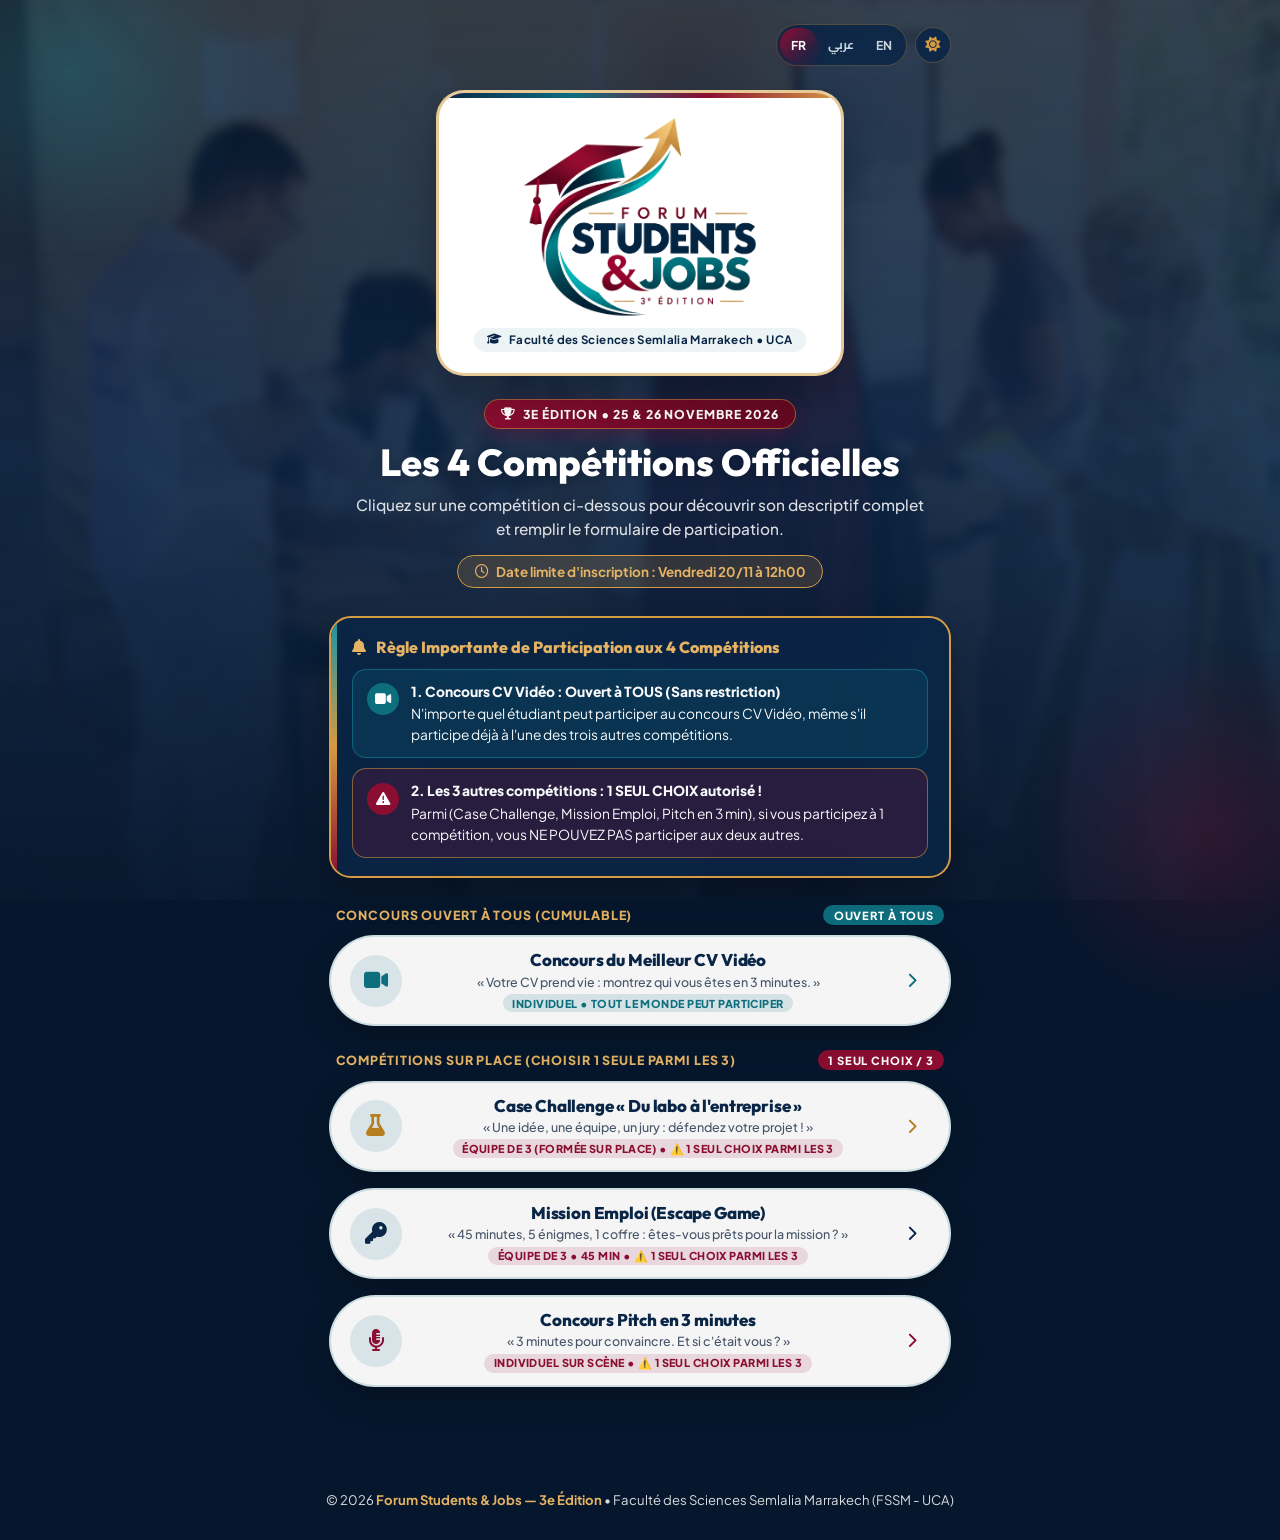
==== commit e8a9492c: "fix: remove Site Vitrine pill from topbar and replace forms with direct Google Form link buttons" ====
--- a/competitions-taplink/index.html
+++ b/competitions-taplink/index.html
@@ -35,18 +35,8 @@
     <div class="bg-glow-crimson"></div>
 
     <main class="shell">
-      <!-- Topbar: Link to Main Forum Showcase + Language Switcher (FR/AR/EN) + Light/Dark Toggle -->
+      <!-- Topbar: Language Switcher (FR/AR/EN) + Light/Dark Toggle -->
       <div class="topbar">
-        <a href="../index.html" class="topbar-brand-mini">
-          <i class="fa-solid fa-building-columns"></i>
-          <span
-            data-fr="Site Vitrine du Forum"
-            data-ar="الموقع الرسمي للمنتدى"
-            data-en="Forum Showcase Site"
-            >Site Vitrine du Forum</span
-          >
-        </a>
-
         <div class="topbar-controls">
           <div class="lang-switcher" aria-label="Language switcher">
             <button type="button" class="lang-btn active" data-lang="fr">FR</button>
@@ -378,3 +368,4 @@
     <script src="app.js"></script>
   </body>
 </html>
+
--- a/competitions-taplink/style.css
+++ b/competitions-taplink/style.css
@@ -818,6 +818,118 @@
 /* ==========================================================================
    REGISTRATION FORM ON EACH COMPETITION PAGE
    ========================================================================== */
+/* ==========================================================================
+   GOOGLE FORM REGISTRATION SECTION (Direct Google Form Link)
+   ========================================================================== */
+.gform-section {
+  text-align: center;
+  padding: 1.8rem 1.4rem;
+  background: var(--surface-panel);
+  border: 2px solid var(--teal-light);
+  border-radius: 26px;
+  margin-bottom: 1.5rem;
+  box-shadow: var(--shadow-soft);
+  backdrop-filter: blur(14px);
+  position: relative;
+  overflow: hidden;
+}
+
+.gform-section::before {
+  content: "";
+  position: absolute;
+  top: 0;
+  left: 0;
+  right: 0;
+  height: 4px;
+  background: linear-gradient(90deg, #4285f4, #ea4335, #fbbc05, #34a853);
+}
+
+.gform-badge {
+  display: inline-flex;
+  align-items: center;
+  gap: 0.5rem;
+  padding: 0.35rem 0.95rem;
+  border-radius: 999px;
+  background: rgba(66, 133, 244, 0.16);
+  border: 1px solid rgba(66, 133, 244, 0.45);
+  color: #60a5fa;
+  font-size: 0.78rem;
+  font-weight: 800;
+  letter-spacing: 0.04em;
+  margin-bottom: 0.85rem;
+}
+
+[data-theme="light"] .gform-badge {
+  background: rgba(66, 133, 244, 0.1);
+  color: #1d4ed8;
+}
+
+.gform-action-box {
+  display: flex;
+  flex-direction: column;
+  align-items: center;
+  gap: 0.9rem;
+  margin-top: 1.35rem;
+}
+
+.google-form-btn {
+  display: inline-flex;
+  align-items: center;
+  justify-content: center;
+  gap: 0.75rem;
+  width: 100%;
+  max-width: 480px;
+  padding: 1.05rem 1.6rem;
+  border-radius: 50px;
+  background: linear-gradient(135deg, var(--crimson), var(--navy), var(--teal));
+  color: #ffffff !important;
+  text-decoration: none;
+  font-family: 'Outfit', 'Cairo', sans-serif;
+  font-size: 1.05rem;
+  font-weight: 800;
+  box-shadow: 0 12px 28px rgba(139, 13, 50, 0.4);
+  transition: all 0.3s cubic-bezier(0.25, 0.8, 0.25, 1);
+  position: relative;
+  overflow: hidden;
+}
+
+.google-form-btn:hover {
+  transform: translateY(-4px) scale(1.02);
+  box-shadow: 0 18px 36px rgba(13, 110, 126, 0.5);
+  background: linear-gradient(135deg, var(--teal), var(--navy), var(--crimson));
+}
+
+.google-form-btn i {
+  font-size: 1.15rem;
+  transition: transform 0.25s ease;
+}
+
+.google-form-btn:hover i {
+  transform: translateX(4px) scale(1.1);
+}
+
+html[dir="rtl"] .google-form-btn:hover i {
+  transform: translateX(-4px) scale(1.1);
+}
+
+.gform-deadline-note {
+  display: inline-flex;
+  align-items: center;
+  gap: 0.5rem;
+  font-size: 0.82rem;
+  font-weight: 700;
+  color: var(--gold-light);
+  padding: 0.35rem 0.85rem;
+  border-radius: 999px;
+  background: rgba(212, 155, 66, 0.16);
+  border: 1px solid var(--gold);
+}
+
+[data-theme="light"] .gform-deadline-note {
+  background: rgba(212, 155, 66, 0.12);
+  color: #8b5e12;
+}
+
 .form-card {
   background: var(--surface-panel);
   border: 2px solid var(--teal-light);
@@ -1030,3 +1142,4 @@
     grid-template-columns: 1fr;
   }
 }
+
